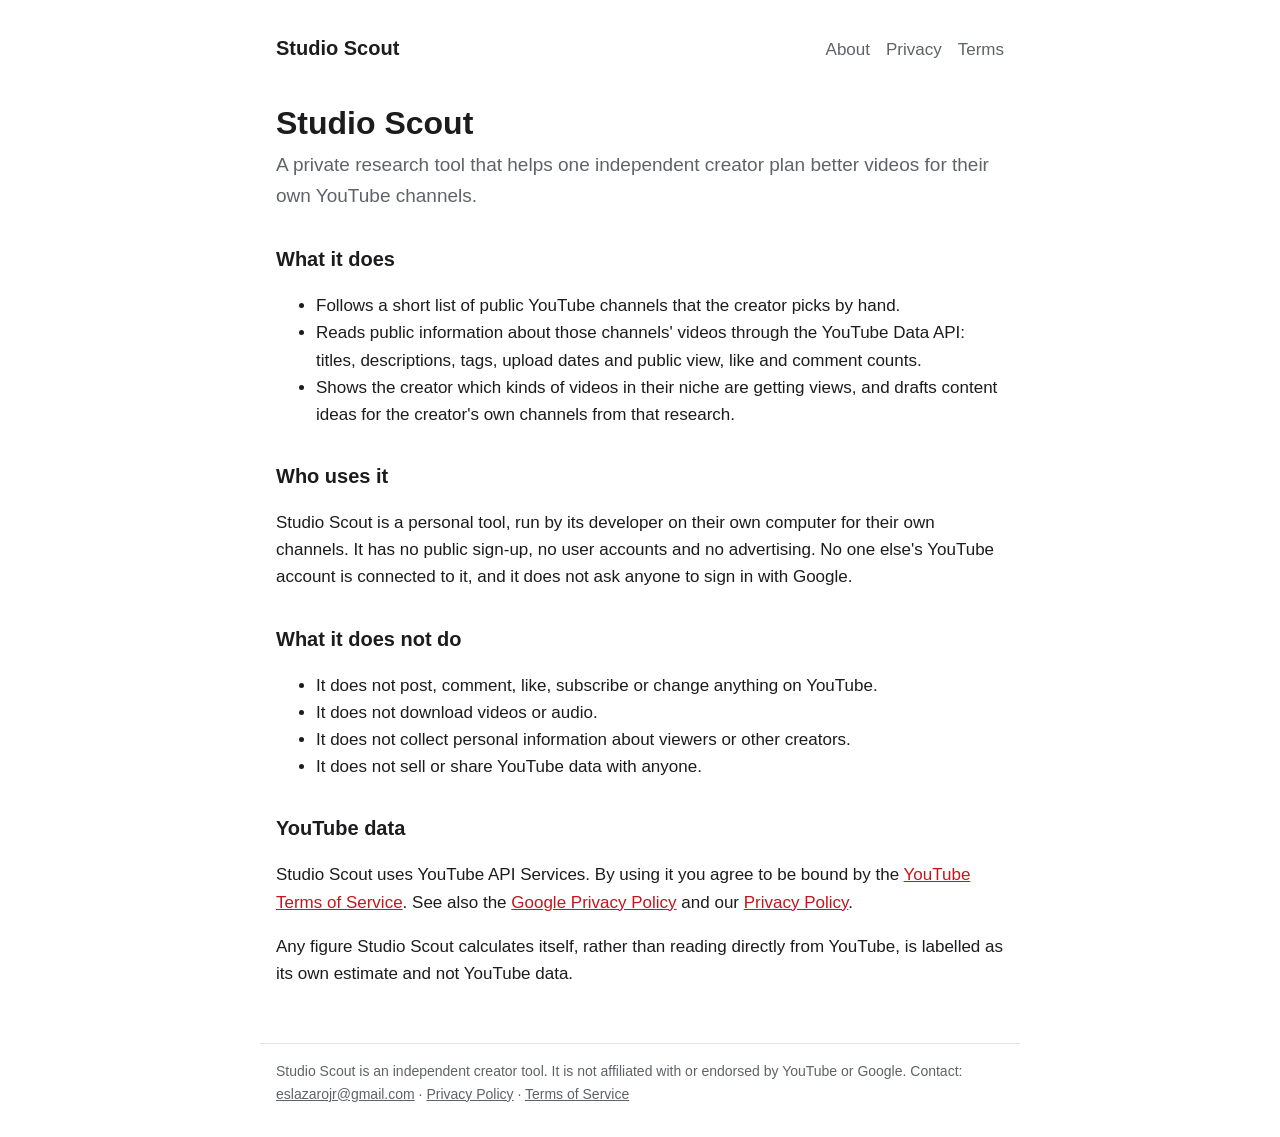
==== index.html @ b17ff022 "Studio Scout site: about, privacy policy, terms" ====
<!doctype html>
<html lang="en"><head><meta charset="utf-8"><meta name="viewport" content="width=device-width, initial-scale=1"><title>Studio Scout</title><link rel="stylesheet" href="style.css"></head><body>
<header><a class="name" href="index.html">Studio Scout</a><nav><a href="index.html">About</a><a href="privacy.html">Privacy</a><a href="terms.html">Terms</a></nav></header>
<main>
<h1>Studio Scout</h1>
<p class="lead">A private research tool that helps one independent creator plan better videos for their own YouTube channels.</p>

<h2>What it does</h2>
<ul>
<li>Follows a short list of public YouTube channels that the creator picks by hand.</li>
<li>Reads public information about those channels' videos through the YouTube Data API: titles, descriptions, tags, upload dates and public view, like and comment counts.</li>
<li>Shows the creator which kinds of videos in their niche are getting views, and drafts content ideas for the creator's own channels from that research.</li>
</ul>

<h2>Who uses it</h2>
<p>Studio Scout is a personal tool, run by its developer on their own computer for their own channels. It has no public sign-up, no user accounts and no advertising. No one else's YouTube account is connected to it, and it does not ask anyone to sign in with Google.</p>

<h2>What it does not do</h2>
<ul>
<li>It does not post, comment, like, subscribe or change anything on YouTube.</li>
<li>It does not download videos or audio.</li>
<li>It does not collect personal information about viewers or other creators.</li>
<li>It does not sell or share YouTube data with anyone.</li>
</ul>

<h2>YouTube data</h2>
<p>Studio Scout uses YouTube API Services. By using it you agree to be bound by the <a href="https://www.youtube.com/t/terms">YouTube Terms of Service</a>. See also the <a href="https://policies.google.com/privacy">Google Privacy Policy</a> and our <a href="privacy.html">Privacy Policy</a>.</p>
<p>Any figure Studio Scout calculates itself, rather than reading directly from YouTube, is labelled as its own estimate and not YouTube data.</p>
</main>
<footer>Studio Scout is an independent creator tool. It is not affiliated with or endorsed by YouTube or Google. Contact: <a href="mailto:eslazarojr@gmail.com">eslazarojr@gmail.com</a> · <a href="privacy.html">Privacy Policy</a> · <a href="terms.html">Terms of Service</a></footer>
</body></html>
---- style.css ----
:root { --bg: #ffffff; --fg: #1c1c1e; --muted: #5f6368; --line: #e3e3e6; --accent: #c4161c; }
@media (prefers-color-scheme: dark) { :root { --bg: #121214; --fg: #ececf0; --muted: #a0a0a8; --line: #2a2a2e; --accent: #ff5a5f; } }
* { box-sizing: border-box; }
body { margin: 0; background: var(--bg); color: var(--fg); font: 17px/1.6 -apple-system, BlinkMacSystemFont, "Segoe UI", Roboto, sans-serif; }
header, main, footer { max-width: 760px; margin: 0 auto; padding: 0 16px; }
header { padding-top: 32px; display: flex; flex-wrap: wrap; gap: 8px 20px; align-items: baseline; }
header .name { font-weight: 700; font-size: 20px; margin-right: auto; }
header a { color: var(--fg); text-decoration: none; }
header nav a { color: var(--muted); margin-left: 16px; }
header nav a:first-child { margin-left: 0; }
h1 { font-size: 32px; line-height: 1.2; margin: 40px 0 8px; }
h2 { font-size: 20px; margin: 32px 0 8px; }
p, li { color: var(--fg); }
.lead { color: var(--muted); font-size: 19px; margin-top: 0; }
.updated { color: var(--muted); font-size: 14px; }
a { color: var(--accent); }
footer { border-top: 1px solid var(--line); margin-top: 56px; padding-top: 16px; padding-bottom: 32px; color: var(--muted); font-size: 14px; }
footer a { color: var(--muted); }
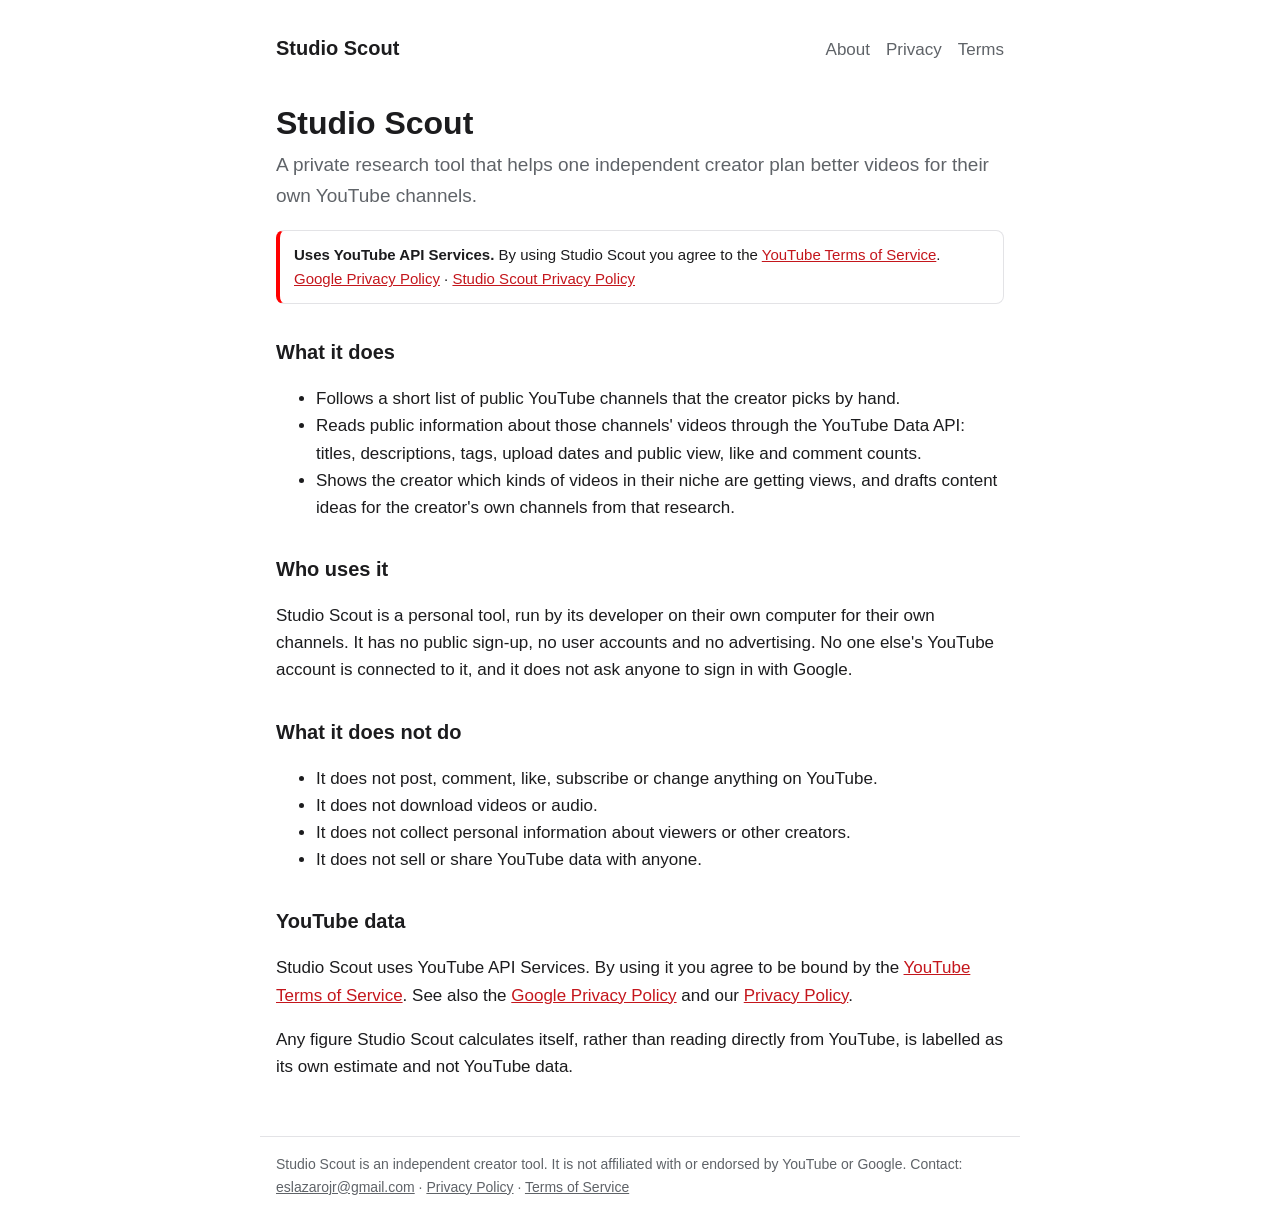
==== commit 958061c2: "Homepage: YouTube API Services attribution with Terms and Privacy links" ====
--- a/index.html
+++ b/index.html
@@ -4,6 +4,7 @@
 <main>
 <h1>Studio Scout</h1>
 <p class="lead">A private research tool that helps one independent creator plan better videos for their own YouTube channels.</p>
+<p class="yt"><strong>Uses YouTube API Services.</strong> By using Studio Scout you agree to the <a href="https://www.youtube.com/t/terms">YouTube Terms of Service</a>. <a href="https://policies.google.com/privacy">Google Privacy Policy</a> · <a href="privacy.html">Studio Scout Privacy Policy</a></p>
 
 <h2>What it does</h2>
 <ul>
--- a/style.css
+++ b/style.css
@@ -16,3 +16,4 @@
 a { color: var(--accent); }
 footer { border-top: 1px solid var(--line); margin-top: 56px; padding-top: 16px; padding-bottom: 32px; color: var(--muted); font-size: 14px; }
 footer a { color: var(--muted); }
+.yt { border: 1px solid var(--line); border-left: 4px solid #ff0000; border-radius: 8px; padding: 12px 14px; font-size: 15px; }
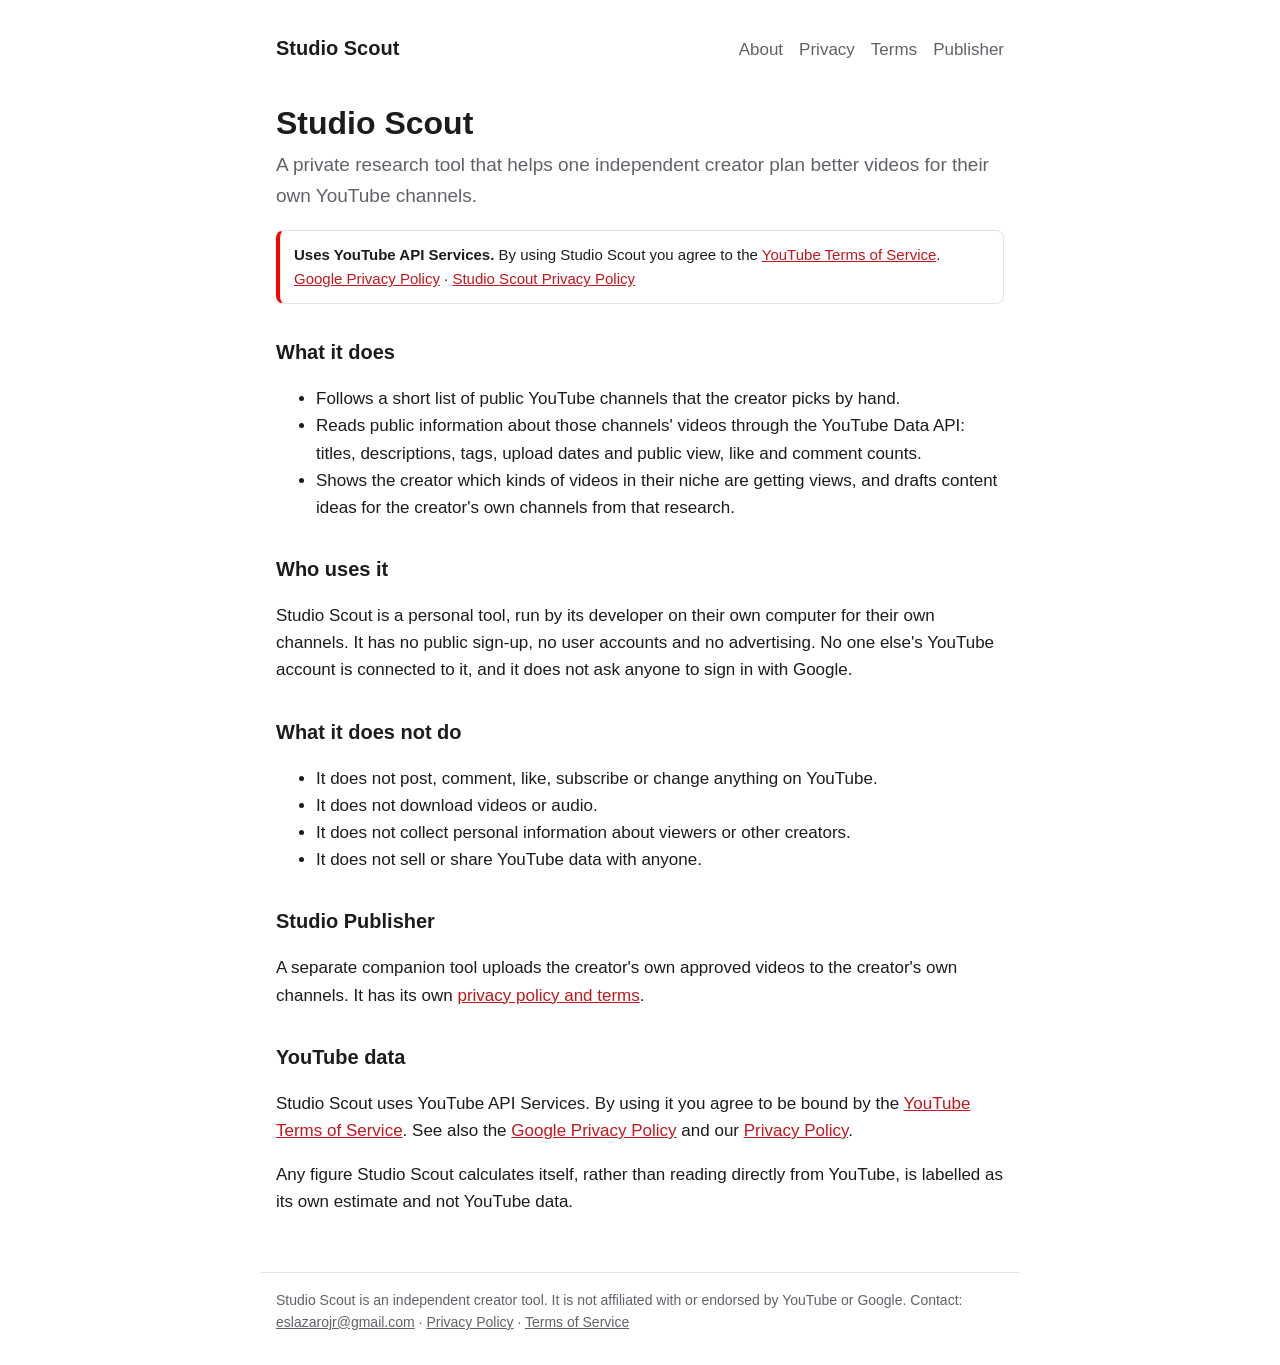
==== commit f65b5152: "Studio Publisher: privacy policy and terms for uploading the creator's own approved videos" ====
--- a/index.html
+++ b/index.html
@@ -1,6 +1,6 @@
 <!doctype html>
 <html lang="en"><head><meta charset="utf-8"><meta name="viewport" content="width=device-width, initial-scale=1"><title>Studio Scout</title><link rel="stylesheet" href="style.css"></head><body>
-<header><a class="name" href="index.html">Studio Scout</a><nav><a href="index.html">About</a><a href="privacy.html">Privacy</a><a href="terms.html">Terms</a></nav></header>
+<header><a class="name" href="index.html">Studio Scout</a><nav><a href="index.html">About</a><a href="privacy.html">Privacy</a><a href="terms.html">Terms</a><a href="publisher.html">Publisher</a></nav></header>
 <main>
 <h1>Studio Scout</h1>
 <p class="lead">A private research tool that helps one independent creator plan better videos for their own YouTube channels.</p>
@@ -24,6 +24,9 @@
 <li>It does not sell or share YouTube data with anyone.</li>
 </ul>
 
+<h2>Studio Publisher</h2>
+<p>A separate companion tool uploads the creator's own approved videos to the creator's own channels. It has its own <a href="publisher.html">privacy policy and terms</a>.</p>
+
 <h2>YouTube data</h2>
 <p>Studio Scout uses YouTube API Services. By using it you agree to be bound by the <a href="https://www.youtube.com/t/terms">YouTube Terms of Service</a>. See also the <a href="https://policies.google.com/privacy">Google Privacy Policy</a> and our <a href="privacy.html">Privacy Policy</a>.</p>
 <p>Any figure Studio Scout calculates itself, rather than reading directly from YouTube, is labelled as its own estimate and not YouTube data.</p>
